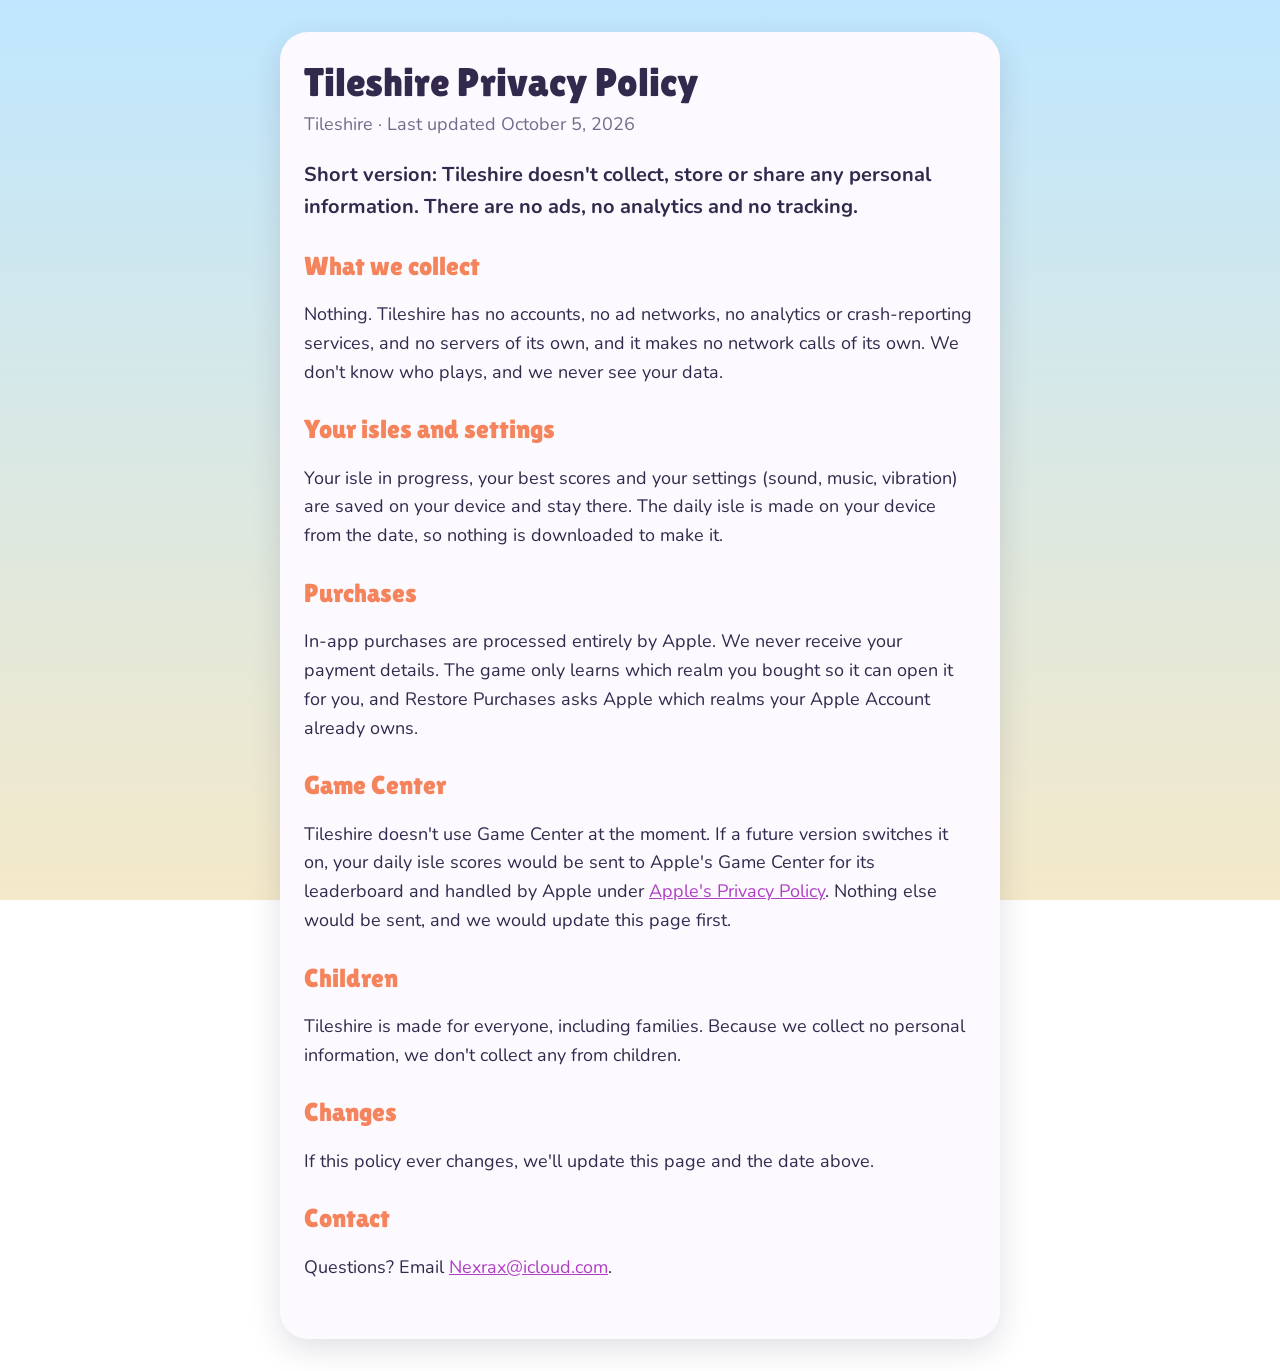
==== privacy.html @ c98ca0dc "Tileshire's support and privacy pages Co-Authored-By: Claude Opus 5.5 <noreply@anthropic.com>" ====
<!doctype html>
<html lang="en">
<head>
<meta charset="utf-8">
<meta name="viewport" content="width=device-width, initial-scale=1">
<title>Tileshire Privacy Policy</title>
<link href="https://fonts.googleapis.com/css2?family=Lilita+One&family=Nunito:wght@400;700;900&display=swap" rel="stylesheet">
<link rel="stylesheet" href="site.css">
</head>
<body>
<main>
<h1>Tileshire Privacy Policy</h1>
<p class="meta">Tileshire · Last updated October 5, 2026</p>

<p class="lead">Short version: Tileshire doesn't collect, store or share any personal information. There are no ads, no analytics and no tracking.</p>

<h2>What we collect</h2>
<p>Nothing. Tileshire has no accounts, no ad networks, no analytics or crash-reporting services, and no servers of its own, and it makes no network calls of its own. We don't know who plays, and we never see your data.</p>

<h2>Your isles and settings</h2>
<p>Your isle in progress, your best scores and your settings (sound, music, vibration) are saved on your device and stay there. The daily isle is made on your device from the date, so nothing is downloaded to make it.</p>

<h2>Purchases</h2>
<p>In-app purchases are processed entirely by Apple. We never receive your payment details. The game only learns which realm you bought so it can open it for you, and Restore Purchases asks Apple which realms your Apple Account already owns.</p>

<h2>Game Center</h2>
<p>Tileshire doesn't use Game Center at the moment. If a future version switches it on, your daily isle scores would be sent to Apple's Game Center for its leaderboard and handled by Apple under <a href="https://www.apple.com/legal/privacy/">Apple's Privacy Policy</a>. Nothing else would be sent, and we would update this page first.</p>

<h2>Children</h2>
<p>Tileshire is made for everyone, including families. Because we collect no personal information, we don't collect any from children.</p>

<h2>Changes</h2>
<p>If this policy ever changes, we'll update this page and the date above.</p>

<h2>Contact</h2>
<p>Questions? Email <a href="mailto:Nexrax@icloud.com">Nexrax@icloud.com</a>.</p>
</main>
</body>
</html>
---- site.css ----
:root { --ink: #33294D; --soft: #736B8C; --coral: #F5845C; --paper: #FCFAFF; --sky: #BFE7FF; --sand: #F4E9C9; }
* { box-sizing: border-box; }
body { margin: 0; font: 400 18px/1.6 'Nunito', system-ui, sans-serif; color: var(--ink);
  background: linear-gradient(180deg, var(--sky), var(--sand)) fixed; }
main { max-width: 720px; margin: 32px auto; padding: 28px 24px 40px; background: var(--paper);
  border-radius: 28px; box-shadow: 0 10px 30px rgba(51, 41, 77, .15); }
@media (max-width: 760px) { main { margin: 16px; } }
h1 { font: 400 40px/1.1 'Lilita One', sans-serif; margin: 0 0 6px; }
h2 { font: 400 26px/1.2 'Lilita One', sans-serif; color: var(--coral); margin: 28px 0 6px; }
h3 { font-weight: 900; font-size: 19px; margin: 18px 0 2px; }
.meta { color: var(--soft); margin: 0 0 18px; }
.lead { font-weight: 700; font-size: 20px; }
a { color: #B03FC4; }
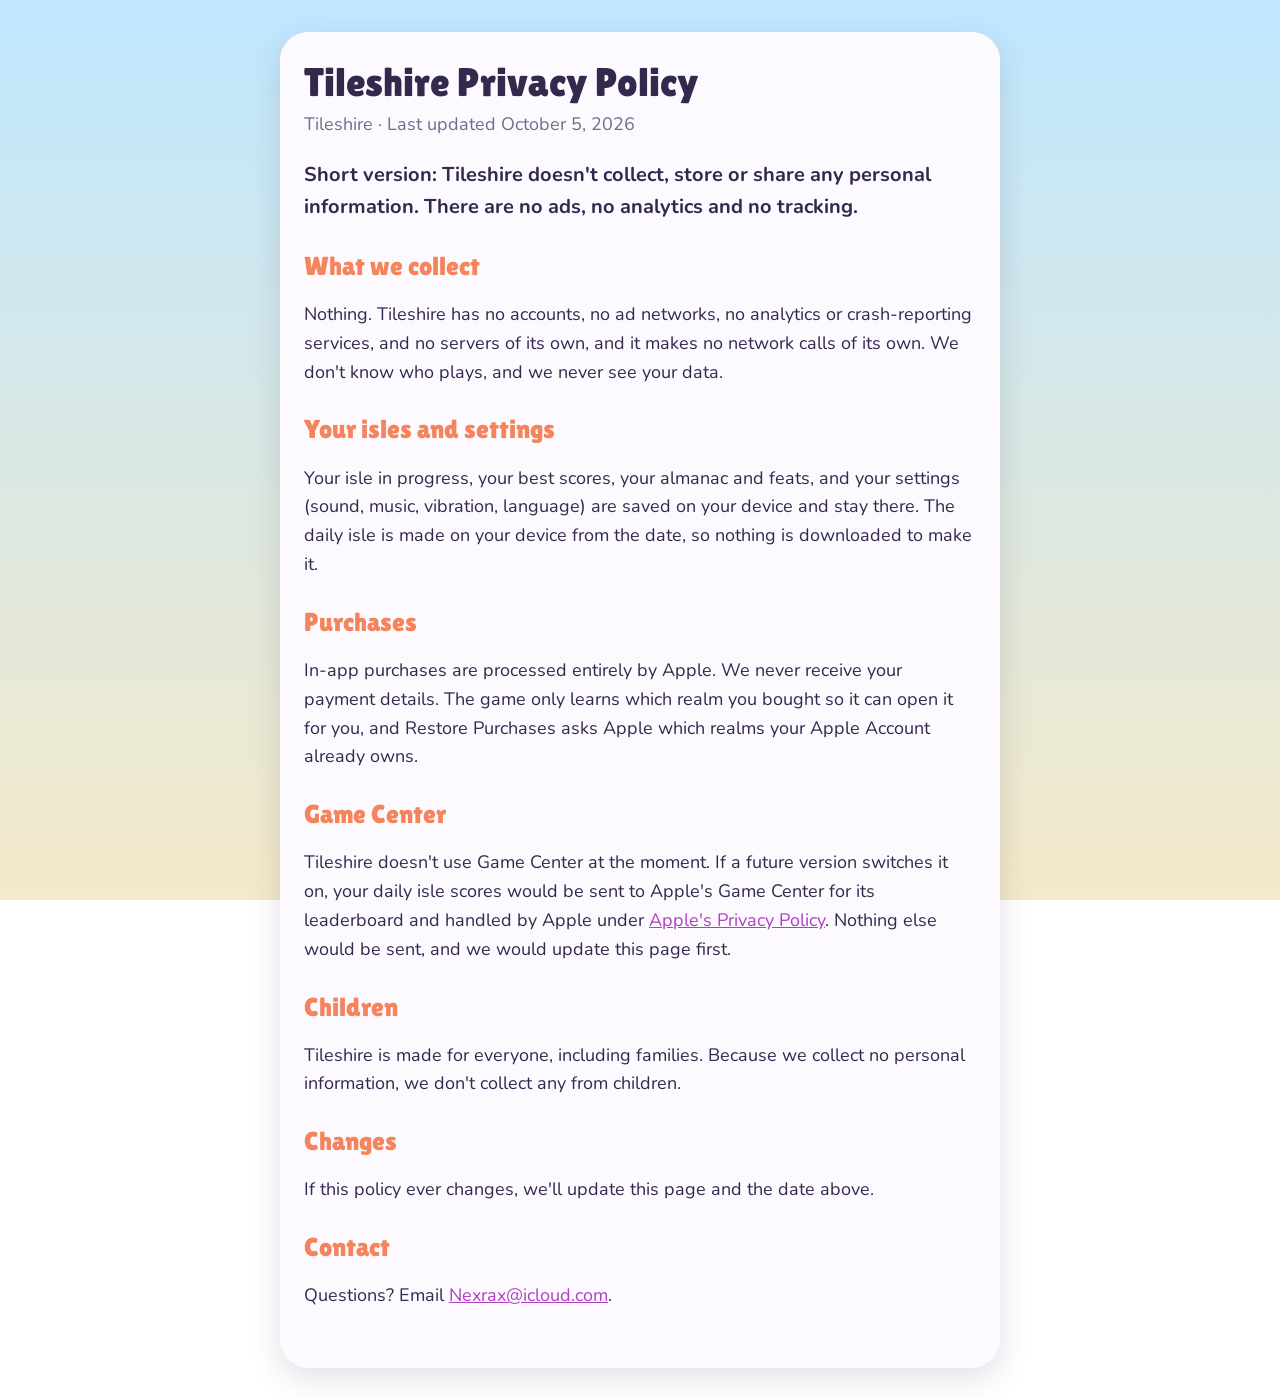
==== commit 8c180696: "Site matches Tileshire 1.0: the weekly isle, almanac, feats, iPad, five languages and pinch to look " ====
--- a/privacy.html
+++ b/privacy.html
@@ -18,7 +18,7 @@
 <p>Nothing. Tileshire has no accounts, no ad networks, no analytics or crash-reporting services, and no servers of its own, and it makes no network calls of its own. We don't know who plays, and we never see your data.</p>
 
 <h2>Your isles and settings</h2>
-<p>Your isle in progress, your best scores and your settings (sound, music, vibration) are saved on your device and stay there. The daily isle is made on your device from the date, so nothing is downloaded to make it.</p>
+<p>Your isle in progress, your best scores, your almanac and feats, and your settings (sound, music, vibration, language) are saved on your device and stay there. The daily isle is made on your device from the date, so nothing is downloaded to make it.</p>
 
 <h2>Purchases</h2>
 <p>In-app purchases are processed entirely by Apple. We never receive your payment details. The game only learns which realm you bought so it can open it for you, and Restore Purchases asks Apple which realms your Apple Account already owns.</p>
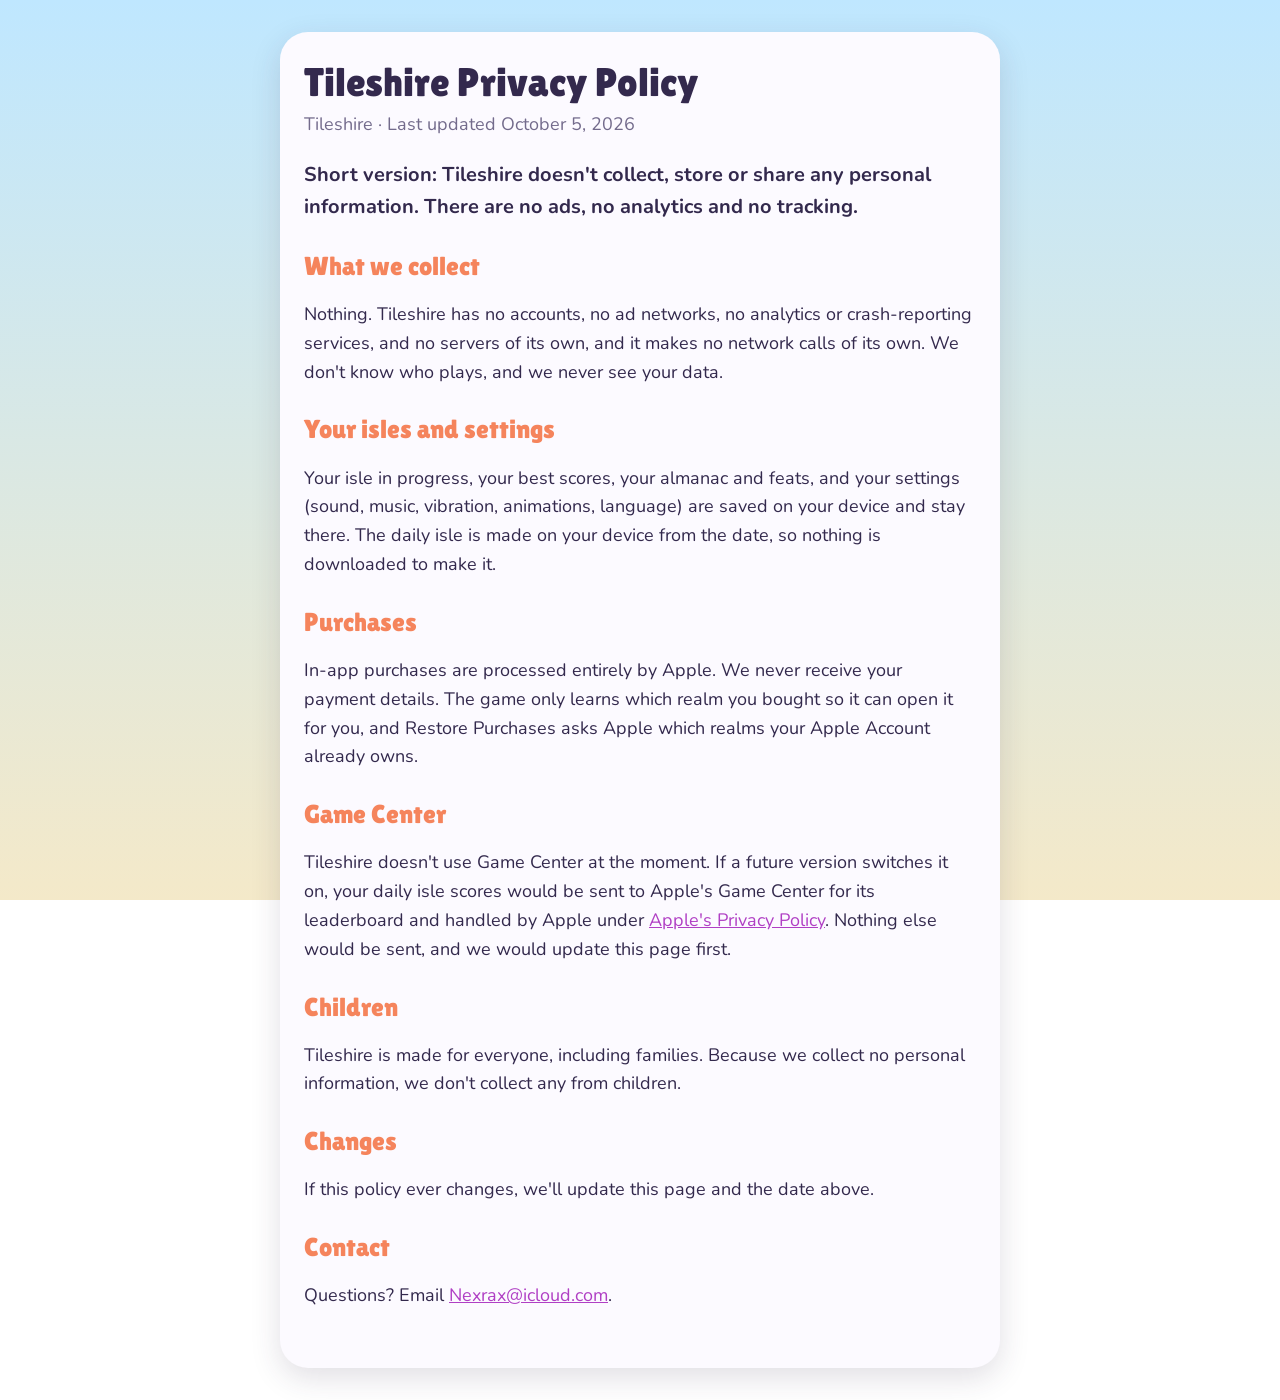
==== commit ed442e95: "Privacy page: the Animations setting is kept on the device too Co-Authored-By: Claude Opus 5.5 <nore" ====
--- a/privacy.html
+++ b/privacy.html
@@ -18,7 +18,7 @@
 <p>Nothing. Tileshire has no accounts, no ad networks, no analytics or crash-reporting services, and no servers of its own, and it makes no network calls of its own. We don't know who plays, and we never see your data.</p>
 
 <h2>Your isles and settings</h2>
-<p>Your isle in progress, your best scores, your almanac and feats, and your settings (sound, music, vibration, language) are saved on your device and stay there. The daily isle is made on your device from the date, so nothing is downloaded to make it.</p>
+<p>Your isle in progress, your best scores, your almanac and feats, and your settings (sound, music, vibration, animations, language) are saved on your device and stay there. The daily isle is made on your device from the date, so nothing is downloaded to make it.</p>
 
 <h2>Purchases</h2>
 <p>In-app purchases are processed entirely by Apple. We never receive your payment details. The game only learns which realm you bought so it can open it for you, and Restore Purchases asks Apple which realms your Apple Account already owns.</p>
